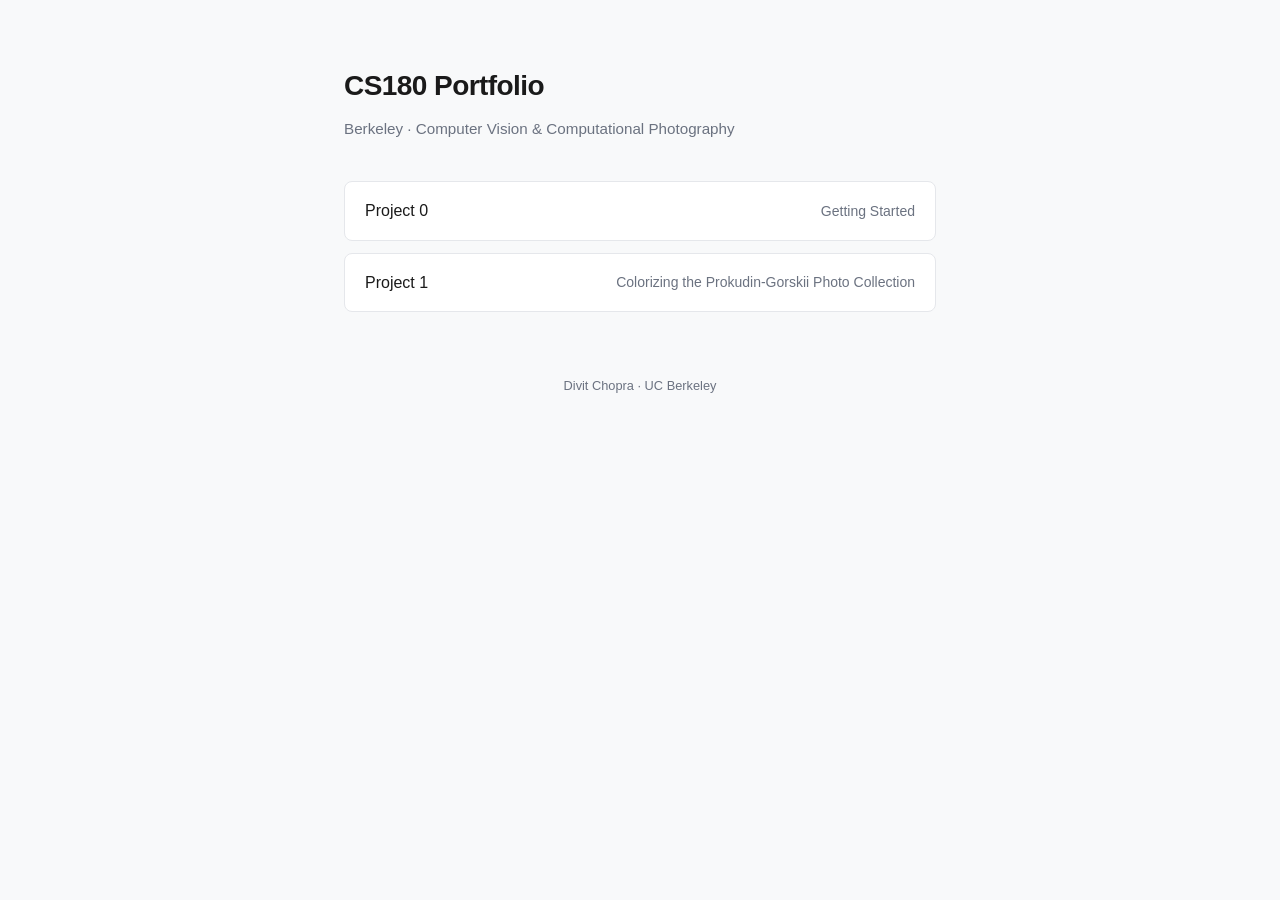
==== index.html @ 888718d0 "initial setup" ====
<!DOCTYPE html>
<html lang="en">
<head>
    <meta charset="UTF-8">
    <meta name="viewport" content="width=device-width, initial-scale=1.0">
    <title>Divit Chopra — CS180 Portfolio</title>
    <link rel="stylesheet" href="style.css">
</head>
<body>
    <main>
        <h1>CS180 Portfolio</h1>
        <p class="subtitle">Berkeley · Computer Vision &amp; Computational Photography</p>

        <nav>
            <ul>
                <li>
                    <a href="./0/index.html">
                        Project 0
                        <span>Getting Started</span>
                    </a>
                </li>
                <li>
                    <a href="./1/index.html">
                        Project 1
                        <span>Colorizing the Prokudin-Gorskii Photo Collection</span>
                    </a>
                </li>
            </ul>
        </nav>
    </main>

    <footer>
        <p>Divit Chopra · UC Berkeley</p>
    </footer>
</body>
</html>
---- style.css ----
*,
*::before,
*::after {
    box-sizing: border-box;
    margin: 0;
    padding: 0;
}

:root {
    --bg: #f8f9fa;
    --surface: #ffffff;
    --text: #1a1a1a;
    --text-muted: #6b7280;
    --accent: #2563eb;
    --accent-hover: #1d4ed8;
    --border: #e5e7eb;
    --radius: 8px;
    --max-width: 640px;
}

html {
    font-size: 16px;
    -webkit-font-smoothing: antialiased;
}

body {
    font-family: -apple-system, BlinkMacSystemFont, "Segoe UI", Roboto, Helvetica, Arial, sans-serif;
    background: var(--bg);
    color: var(--text);
    line-height: 1.6;
    min-height: 100vh;
}

main {
    max-width: var(--max-width);
    margin: 0 auto;
    padding: 4rem 1.5rem;
}

h1 {
    font-size: 1.75rem;
    font-weight: 600;
    letter-spacing: -0.02em;
    margin-bottom: 0.5rem;
}

.subtitle {
    color: var(--text-muted);
    font-size: 0.95rem;
    margin-bottom: 2.5rem;
}

nav ul {
    list-style: none;
    display: flex;
    flex-direction: column;
    gap: 0.75rem;
}

nav a {
    display: flex;
    align-items: center;
    justify-content: space-between;
    padding: 1rem 1.25rem;
    background: var(--surface);
    border: 1px solid var(--border);
    border-radius: var(--radius);
    color: var(--text);
    text-decoration: none;
    font-weight: 500;
    transition: border-color 0.15s, box-shadow 0.15s;
}

nav a:hover {
    border-color: var(--accent);
    box-shadow: 0 1px 4px rgba(37, 99, 235, 0.08);
}

nav a span {
    color: var(--text-muted);
    font-weight: 400;
    font-size: 0.875rem;
}

.back-link {
    display: inline-block;
    color: var(--text-muted);
    text-decoration: none;
    font-size: 0.875rem;
    margin-bottom: 2rem;
    transition: color 0.15s;
}

.back-link:hover {
    color: var(--accent);
}

article h2 {
    font-size: 1.25rem;
    font-weight: 600;
    margin-bottom: 1rem;
}

article p {
    color: var(--text-muted);
    margin-bottom: 1rem;
}

article p:last-child {
    margin-bottom: 0;
}

article a {
    color: var(--accent);
    text-decoration: none;
}

article a:hover {
    text-decoration: underline;
}

article code {
    font-size: 0.875em;
    background: var(--border);
    padding: 0.15em 0.4em;
    border-radius: 4px;
}

footer {
    max-width: var(--max-width);
    margin: 0 auto;
    padding: 0 1.5rem 3rem;
    color: var(--text-muted);
    font-size: 0.8rem;
    text-align: center;
}
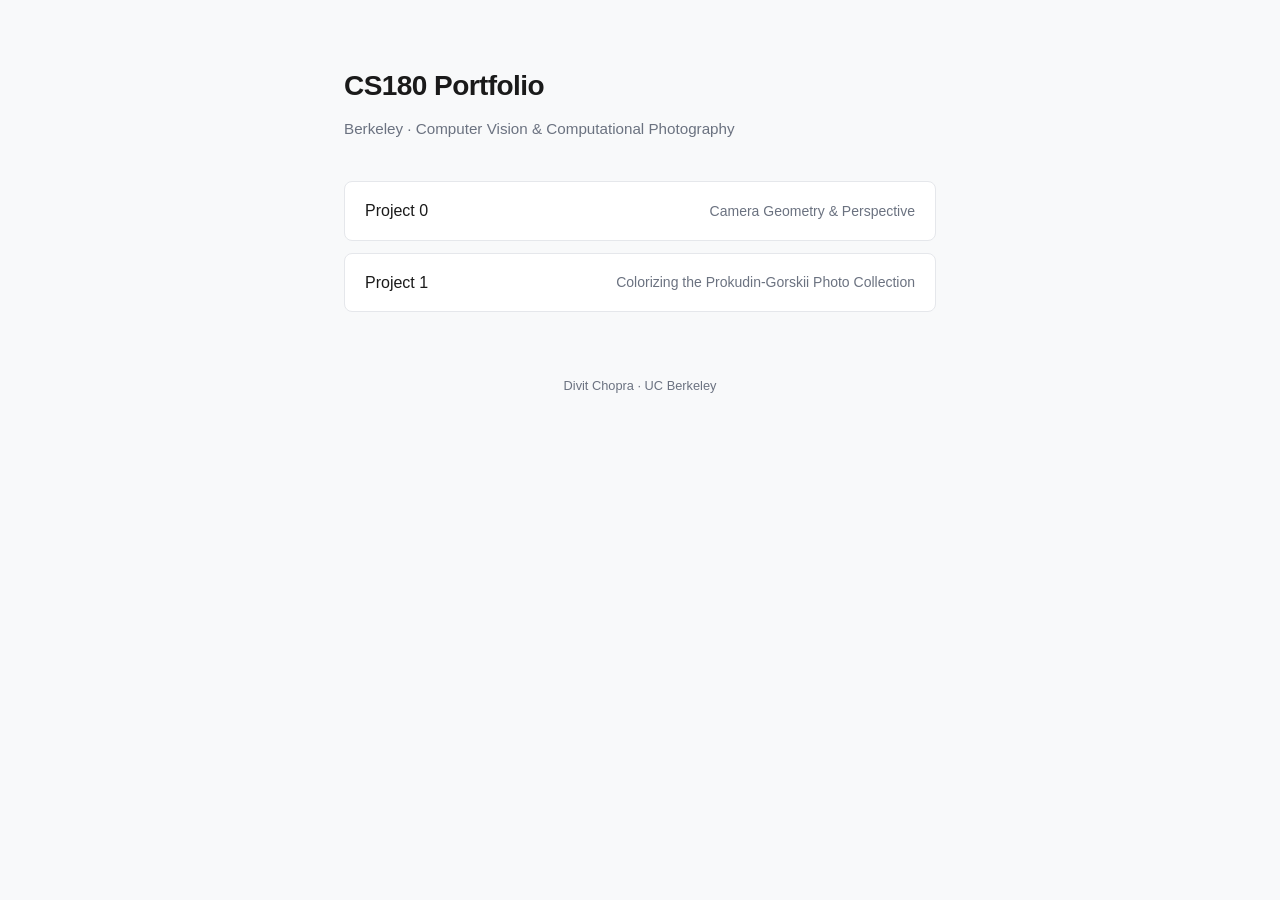
==== commit c9dbac99: "project 0" ====
--- a/index.html
+++ b/index.html
@@ -16,7 +16,7 @@
                 <li>
                     <a href="./0/index.html">
                         Project 0
-                        <span>Getting Started</span>
+                        <span>Camera Geometry &amp; Perspective</span>
                     </a>
                 </li>
                 <li>
--- a/style.css
+++ b/style.css
@@ -134,3 +134,120 @@
     font-size: 0.8rem;
     text-align: center;
 }
+
+/* ── Project pages ── */
+
+.project-page {
+    max-width: 860px;
+}
+
+.project-header {
+    margin-bottom: 3rem;
+}
+
+.part {
+    margin-bottom: 4rem;
+    padding-bottom: 4rem;
+    border-bottom: 1px solid var(--border);
+}
+
+.part:last-child {
+    border-bottom: none;
+    margin-bottom: 0;
+    padding-bottom: 0;
+}
+
+.part-heading {
+    display: flex;
+    align-items: baseline;
+    gap: 1rem;
+    margin-bottom: 1rem;
+}
+
+.part-number {
+    font-size: 0.75rem;
+    font-weight: 600;
+    letter-spacing: 0.08em;
+    color: var(--accent);
+    flex-shrink: 0;
+}
+
+.part-heading h2 {
+    font-size: 1.2rem;
+    font-weight: 600;
+    letter-spacing: -0.01em;
+    line-height: 1.3;
+}
+
+.part-desc {
+    color: var(--text-muted);
+    font-size: 0.925rem;
+    margin-bottom: 1.75rem;
+    max-width: 68ch;
+}
+
+.comparison {
+    display: grid;
+    grid-template-columns: 1fr 1fr;
+    gap: 1.25rem;
+}
+
+.comparison figure,
+.single-media {
+    margin: 0;
+}
+
+.comparison img,
+.single-media img {
+    display: block;
+    width: 100%;
+    height: auto;
+    border-radius: var(--radius);
+    border: 1px solid var(--border);
+    background: var(--surface);
+}
+
+.single-media {
+    max-width: 420px;
+}
+
+.comparison figcaption,
+.single-media figcaption {
+    margin-top: 0.6rem;
+    font-size: 0.8rem;
+    color: var(--text-muted);
+    display: flex;
+    align-items: center;
+    gap: 0.5rem;
+}
+
+.label {
+    display: inline-block;
+    font-size: 0.7rem;
+    font-weight: 600;
+    letter-spacing: 0.04em;
+    text-transform: uppercase;
+    padding: 0.15em 0.5em;
+    border-radius: 4px;
+    flex-shrink: 0;
+}
+
+.label-before {
+    background: #fef2f2;
+    color: #b91c1c;
+}
+
+.label-after {
+    background: #f0fdf4;
+    color: #15803d;
+}
+
+@media (max-width: 580px) {
+    .comparison {
+        grid-template-columns: 1fr;
+    }
+
+    .single-media {
+        max-width: 100%;
+    }
+}
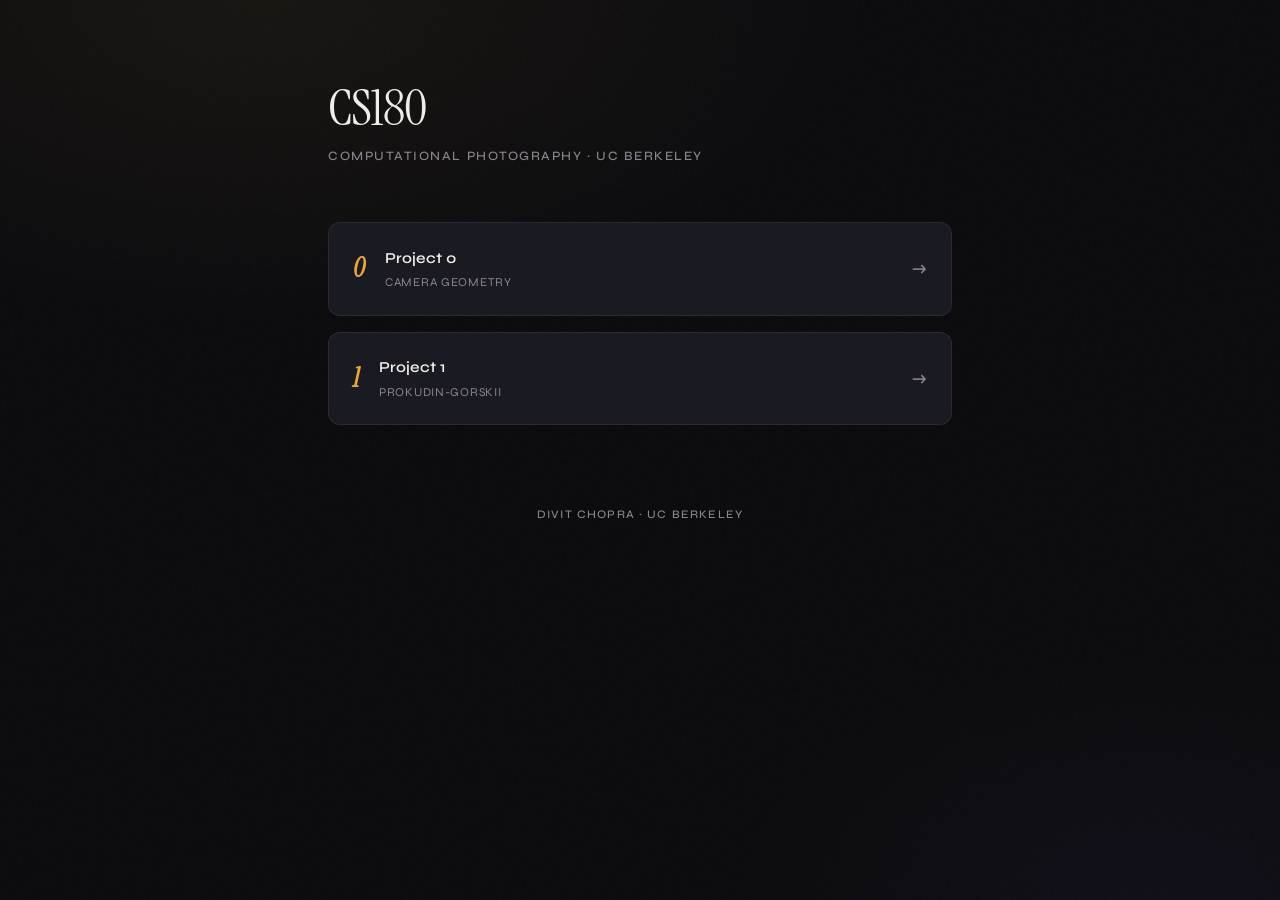
==== commit 02a33809: "project 0" ====
--- a/index.html
+++ b/index.html
@@ -8,21 +8,29 @@
 </head>
 <body>
     <main>
-        <h1>CS180 Portfolio</h1>
-        <p class="subtitle">Berkeley · Computer Vision &amp; Computational Photography</p>
+        <h1>CS180</h1>
+        <p class="subtitle">Computational Photography · UC Berkeley</p>
 
         <nav>
             <ul>
                 <li>
                     <a href="./0/index.html">
-                        Project 0
-                        <span>Camera Geometry &amp; Perspective</span>
+                        <span class="nav-num">0</span>
+                        <span class="nav-label">
+                            Project 0
+                            <span>Camera Geometry</span>
+                        </span>
+                        <span class="nav-arrow">→</span>
                     </a>
                 </li>
                 <li>
                     <a href="./1/index.html">
-                        Project 1
-                        <span>Colorizing the Prokudin-Gorskii Photo Collection</span>
+                        <span class="nav-num">1</span>
+                        <span class="nav-label">
+                            Project 1
+                            <span>Prokudin-Gorskii</span>
+                        </span>
+                        <span class="nav-arrow">→</span>
                     </a>
                 </li>
             </ul>
--- a/style.css
+++ b/style.css
@@ -1,3 +1,5 @@
+@import url('https://fonts.googleapis.com/css2?family=Instrument+Serif:ital@0;1&family=Syne:wght@400;500;600;700&display=swap');
+
 *,
 *::before,
 *::after {
@@ -7,15 +9,19 @@
 }
 
 :root {
-    --bg: #f8f9fa;
-    --surface: #ffffff;
-    --text: #1a1a1a;
-    --text-muted: #6b7280;
-    --accent: #2563eb;
-    --accent-hover: #1d4ed8;
-    --border: #e5e7eb;
-    --radius: 8px;
-    --max-width: 640px;
+    --bg: #0c0c0f;
+    --bg-elevated: #14141a;
+    --surface: #1a1a22;
+    --text: #f0ede8;
+    --text-muted: #8a8690;
+    --accent: #e8a838;
+    --accent-dim: rgba(232, 168, 56, 0.15);
+    --accent-glow: rgba(232, 168, 56, 0.25);
+    --border: rgba(255, 255, 255, 0.07);
+    --radius: 12px;
+    --max-width: 680px;
+    --font-display: 'Instrument Serif', Georgia, serif;
+    --font-body: 'Syne', -apple-system, sans-serif;
 }
 
 html {
@@ -24,172 +30,235 @@
 }
 
 body {
-    font-family: -apple-system, BlinkMacSystemFont, "Segoe UI", Roboto, Helvetica, Arial, sans-serif;
+    font-family: var(--font-body);
     background: var(--bg);
     color: var(--text);
     line-height: 1.6;
     min-height: 100vh;
+    position: relative;
+}
+
+body::before {
+    content: '';
+    position: fixed;
+    inset: 0;
+    background:
+        radial-gradient(ellipse 80% 60% at 20% 0%, rgba(232, 168, 56, 0.06) 0%, transparent 60%),
+        radial-gradient(ellipse 60% 50% at 90% 100%, rgba(100, 80, 200, 0.05) 0%, transparent 55%);
+    pointer-events: none;
+    z-index: 0;
+}
+
+body::after {
+    content: '';
+    position: fixed;
+    inset: 0;
+    background-image: url("data:image/svg+xml,%3Csvg viewBox='0 0 256 256' xmlns='http://www.w3.org/2000/svg'%3E%3Cfilter id='n'%3E%3CfeTurbulence type='fractalNoise' baseFrequency='0.9' numOctaves='4' stitchTiles='stitch'/%3E%3C/filter%3E%3Crect width='100%25' height='100%25' filter='url(%23n)' opacity='0.03'/%3E%3C/svg%3E");
+    pointer-events: none;
+    z-index: 0;
+    opacity: 0.4;
 }
 
 main {
+    position: relative;
+    z-index: 1;
     max-width: var(--max-width);
     margin: 0 auto;
-    padding: 4rem 1.5rem;
+    padding: 5rem 1.75rem 3rem;
 }
 
 h1 {
-    font-size: 1.75rem;
-    font-weight: 600;
+    font-family: var(--font-display);
+    font-size: clamp(2.4rem, 6vw, 3.2rem);
+    font-weight: 400;
     letter-spacing: -0.02em;
-    margin-bottom: 0.5rem;
+    line-height: 1.1;
+    margin-bottom: 0.6rem;
 }
 
 .subtitle {
     color: var(--text-muted);
-    font-size: 0.95rem;
-    margin-bottom: 2.5rem;
-}
+    font-size: 0.8rem;
+    font-weight: 500;
+    letter-spacing: 0.12em;
+    text-transform: uppercase;
+    margin-bottom: 3.5rem;
+}
+
+/* ── Home nav ── */
 
 nav ul {
     list-style: none;
     display: flex;
     flex-direction: column;
-    gap: 0.75rem;
+    gap: 1rem;
 }
 
 nav a {
-    display: flex;
-    align-items: center;
-    justify-content: space-between;
-    padding: 1rem 1.25rem;
+    display: grid;
+    grid-template-columns: auto 1fr auto;
+    align-items: center;
+    gap: 1.25rem;
+    padding: 1.4rem 1.5rem;
     background: var(--surface);
     border: 1px solid var(--border);
     border-radius: var(--radius);
     color: var(--text);
     text-decoration: none;
+    font-weight: 600;
+    font-size: 0.95rem;
+    transition: border-color 0.2s, background 0.2s, transform 0.2s, box-shadow 0.2s;
+    position: relative;
+    overflow: hidden;
+}
+
+nav a::before {
+    content: '';
+    position: absolute;
+    inset: 0;
+    background: linear-gradient(135deg, var(--accent-dim) 0%, transparent 60%);
+    opacity: 0;
+    transition: opacity 0.2s;
+}
+
+nav a:hover {
+    border-color: rgba(232, 168, 56, 0.35);
+    background: var(--bg-elevated);
+    transform: translateY(-2px);
+    box-shadow: 0 8px 32px rgba(0, 0, 0, 0.4), 0 0 0 1px var(--accent-dim);
+}
+
+nav a:hover::before {
+    opacity: 1;
+}
+
+.nav-num {
+    font-family: var(--font-display);
+    font-size: 1.6rem;
+    font-style: italic;
+    color: var(--accent);
+    line-height: 1;
+    position: relative;
+}
+
+.nav-label {
+    position: relative;
+}
+
+.nav-label span {
+    display: block;
+    color: var(--text-muted);
+    font-weight: 400;
+    font-size: 0.75rem;
+    letter-spacing: 0.06em;
+    text-transform: uppercase;
+    margin-top: 0.2rem;
+}
+
+.nav-arrow {
+    color: var(--text-muted);
+    font-size: 1.1rem;
+    transition: color 0.2s, transform 0.2s;
+    position: relative;
+}
+
+nav a:hover .nav-arrow {
+    color: var(--accent);
+    transform: translateX(4px);
+}
+
+/* ── Back link ── */
+
+.back-link {
+    display: inline-flex;
+    align-items: center;
+    gap: 0.4rem;
+    color: var(--text-muted);
+    text-decoration: none;
+    font-size: 0.75rem;
     font-weight: 500;
-    transition: border-color 0.15s, box-shadow 0.15s;
-}
-
-nav a:hover {
-    border-color: var(--accent);
-    box-shadow: 0 1px 4px rgba(37, 99, 235, 0.08);
-}
-
-nav a span {
-    color: var(--text-muted);
-    font-weight: 400;
-    font-size: 0.875rem;
-}
-
-.back-link {
-    display: inline-block;
-    color: var(--text-muted);
-    text-decoration: none;
-    font-size: 0.875rem;
-    margin-bottom: 2rem;
-    transition: color 0.15s;
+    letter-spacing: 0.1em;
+    text-transform: uppercase;
+    margin-bottom: 3rem;
+    transition: color 0.2s;
 }
 
 .back-link:hover {
     color: var(--accent);
 }
 
-article h2 {
-    font-size: 1.25rem;
-    font-weight: 600;
-    margin-bottom: 1rem;
-}
-
-article p {
-    color: var(--text-muted);
-    margin-bottom: 1rem;
-}
-
-article p:last-child {
-    margin-bottom: 0;
-}
-
-article a {
-    color: var(--accent);
-    text-decoration: none;
-}
-
-article a:hover {
-    text-decoration: underline;
-}
-
-article code {
-    font-size: 0.875em;
-    background: var(--border);
-    padding: 0.15em 0.4em;
-    border-radius: 4px;
-}
+/* ── Footer ── */
 
 footer {
+    position: relative;
+    z-index: 1;
     max-width: var(--max-width);
     margin: 0 auto;
-    padding: 0 1.5rem 3rem;
-    color: var(--text-muted);
-    font-size: 0.8rem;
+    padding: 2rem 1.75rem 3.5rem;
+    color: var(--text-muted);
+    font-size: 0.72rem;
+    font-weight: 500;
+    letter-spacing: 0.1em;
+    text-transform: uppercase;
     text-align: center;
 }
 
 /* ── Project pages ── */
 
 .project-page {
-    max-width: 860px;
+    max-width: 900px;
 }
 
 .project-header {
-    margin-bottom: 3rem;
+    margin-bottom: 4rem;
 }
 
 .part {
-    margin-bottom: 4rem;
-    padding-bottom: 4rem;
-    border-bottom: 1px solid var(--border);
+    margin-bottom: 5rem;
 }
 
 .part:last-child {
-    border-bottom: none;
     margin-bottom: 0;
-    padding-bottom: 0;
 }
 
 .part-heading {
     display: flex;
-    align-items: baseline;
+    align-items: center;
     gap: 1rem;
-    margin-bottom: 1rem;
+    margin-bottom: 2rem;
 }
 
 .part-number {
-    font-size: 0.75rem;
+    font-family: var(--font-display);
+    font-size: 2rem;
+    font-style: italic;
+    color: var(--accent);
+    line-height: 1;
+    opacity: 0.7;
+}
+
+.part-heading h2 {
+    font-family: var(--font-body);
+    font-size: 0.8rem;
     font-weight: 600;
-    letter-spacing: 0.08em;
-    color: var(--accent);
-    flex-shrink: 0;
-}
-
-.part-heading h2 {
-    font-size: 1.2rem;
-    font-weight: 600;
-    letter-spacing: -0.01em;
-    line-height: 1.3;
-}
-
-.part-desc {
-    color: var(--text-muted);
-    font-size: 0.925rem;
-    margin-bottom: 1.75rem;
-    max-width: 68ch;
+    letter-spacing: 0.1em;
+    text-transform: uppercase;
+    color: var(--text-muted);
+    line-height: 1.4;
 }
 
 .comparison {
     display: grid;
-    grid-template-columns: 1fr 1fr;
-    gap: 1.25rem;
+    grid-template-columns: 1fr auto 1fr;
+    gap: 1rem;
+    align-items: center;
+}
+
+.comparison-arrow {
+    color: var(--accent);
+    font-size: 1.4rem;
+    opacity: 0.5;
+    user-select: none;
 }
 
 .comparison figure,
@@ -204,47 +273,76 @@
     height: auto;
     border-radius: var(--radius);
     border: 1px solid var(--border);
-    background: var(--surface);
-}
-
-.single-media {
-    max-width: 420px;
-}
-
-.comparison figcaption,
-.single-media figcaption {
-    margin-top: 0.6rem;
-    font-size: 0.8rem;
-    color: var(--text-muted);
-    display: flex;
-    align-items: center;
-    gap: 0.5rem;
+    transition: border-color 0.2s, box-shadow 0.2s;
+}
+
+.comparison figure:hover img,
+.single-media:hover img {
+    border-color: rgba(232, 168, 56, 0.3);
+    box-shadow: 0 12px 40px rgba(0, 0, 0, 0.5), 0 0 0 1px var(--accent-dim);
+}
+
+.comparison figcaption {
+    margin-top: 0.75rem;
+    text-align: center;
 }
 
 .label {
     display: inline-block;
-    font-size: 0.7rem;
+    font-size: 0.65rem;
     font-weight: 600;
-    letter-spacing: 0.04em;
-    text-transform: uppercase;
-    padding: 0.15em 0.5em;
-    border-radius: 4px;
-    flex-shrink: 0;
+    letter-spacing: 0.14em;
+    text-transform: uppercase;
+    padding: 0.3em 0.75em;
+    border-radius: 100px;
+    border: 1px solid var(--border);
 }
 
 .label-before {
-    background: #fef2f2;
-    color: #b91c1c;
+    color: #f87171;
+    border-color: rgba(248, 113, 113, 0.25);
+    background: rgba(248, 113, 113, 0.08);
 }
 
 .label-after {
-    background: #f0fdf4;
-    color: #15803d;
-}
-
-@media (max-width: 580px) {
+    color: #4ade80;
+    border-color: rgba(74, 222, 128, 0.25);
+    background: rgba(74, 222, 128, 0.08);
+}
+
+.single-media {
+    max-width: 380px;
+    margin: 0 auto;
+}
+
+/* ── Placeholder pages ── */
+
+.coming-soon {
+    display: flex;
+    align-items: center;
+    justify-content: center;
+    min-height: 200px;
+    border: 1px dashed var(--border);
+    border-radius: var(--radius);
+    color: var(--text-muted);
+    font-size: 0.75rem;
+    font-weight: 500;
+    letter-spacing: 0.12em;
+    text-transform: uppercase;
+}
+
+@media (max-width: 600px) {
+    main {
+        padding: 3.5rem 1.25rem 2rem;
+    }
+
     .comparison {
         grid-template-columns: 1fr;
+        gap: 1.5rem;
+    }
+
+    .comparison-arrow {
+        display: none;
     }
 
     .single-media {
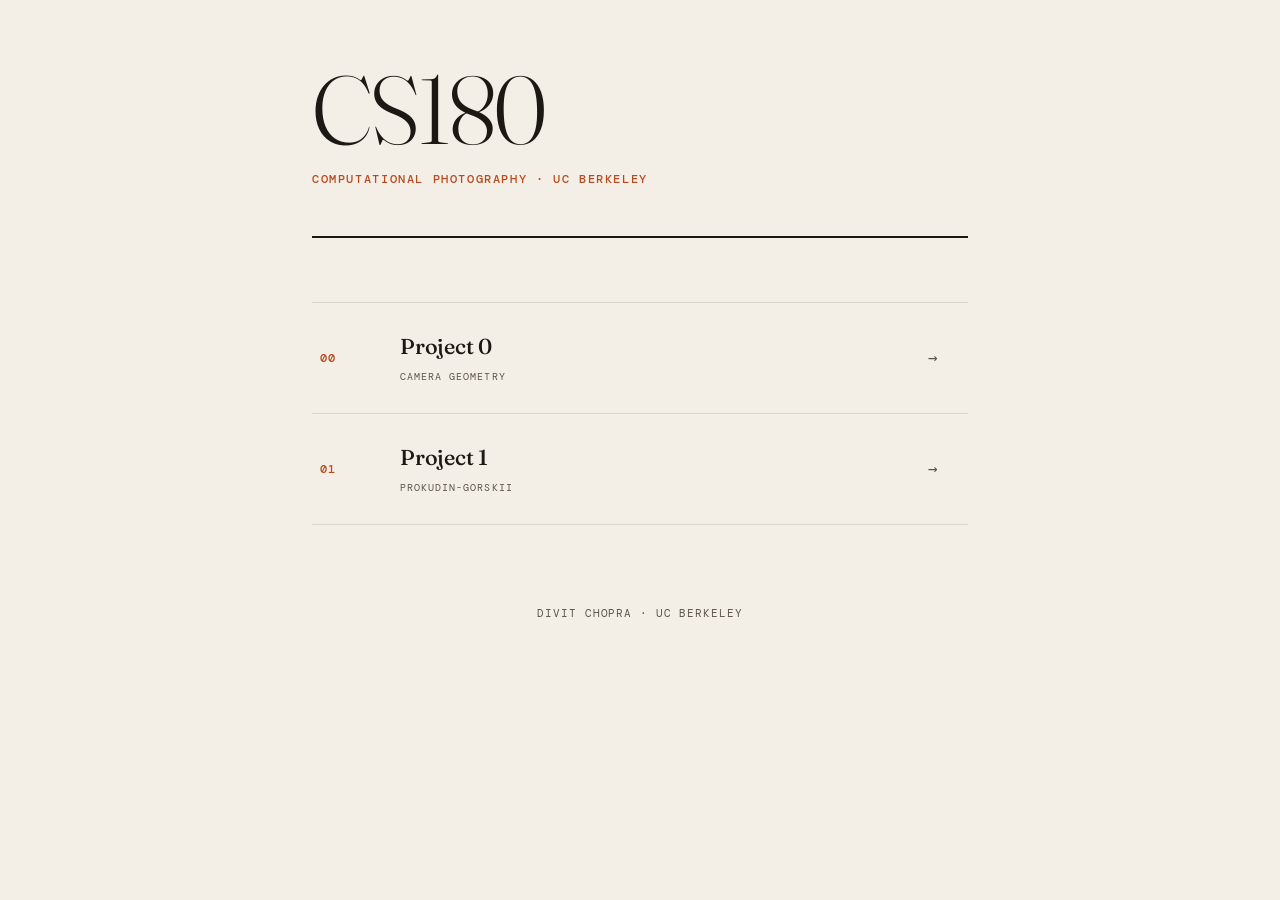
==== commit 7f781e12: "updates" ====
--- a/index.html
+++ b/index.html
@@ -8,27 +8,29 @@
 </head>
 <body>
     <main>
-        <h1>CS180</h1>
-        <p class="subtitle">Computational Photography · UC Berkeley</p>
+        <header class="home-hero">
+            <h1>CS180</h1>
+            <p class="subtitle">Computational Photography · UC Berkeley</p>
+        </header>
 
         <nav>
             <ul>
                 <li>
                     <a href="./0/index.html">
-                        <span class="nav-num">0</span>
-                        <span class="nav-label">
-                            Project 0
-                            <span>Camera Geometry</span>
+                        <span class="nav-num">00</span>
+                        <span>
+                            <span class="nav-title">Project 0</span>
+                            <span class="nav-topic">Camera Geometry</span>
                         </span>
                         <span class="nav-arrow">→</span>
                     </a>
                 </li>
                 <li>
                     <a href="./1/index.html">
-                        <span class="nav-num">1</span>
-                        <span class="nav-label">
-                            Project 1
-                            <span>Prokudin-Gorskii</span>
+                        <span class="nav-num">01</span>
+                        <span>
+                            <span class="nav-title">Project 1</span>
+                            <span class="nav-topic">Prokudin-Gorskii</span>
                         </span>
                         <span class="nav-arrow">→</span>
                     </a>
--- a/style.css
+++ b/style.css
@@ -1,4 +1,4 @@
-@import url('https://fonts.googleapis.com/css2?family=Instrument+Serif:ital@0;1&family=Syne:wght@400;500;600;700&display=swap');
+@import url('https://fonts.googleapis.com/css2?family=Fraunces:ital,opsz,wght@0,9..144,300;0,9..144,500;0,9..144,700;1,9..144,400&family=DM+Mono:wght@400;500&display=swap');
 
 *,
 *::before,
@@ -9,19 +9,20 @@
 }
 
 :root {
-    --bg: #0c0c0f;
-    --bg-elevated: #14141a;
-    --surface: #1a1a22;
-    --text: #f0ede8;
-    --text-muted: #8a8690;
-    --accent: #e8a838;
-    --accent-dim: rgba(232, 168, 56, 0.15);
-    --accent-glow: rgba(232, 168, 56, 0.25);
-    --border: rgba(255, 255, 255, 0.07);
-    --radius: 12px;
-    --max-width: 680px;
-    --font-display: 'Instrument Serif', Georgia, serif;
-    --font-body: 'Syne', -apple-system, sans-serif;
+    --paper: #f4efe6;
+    --paper-dark: #e8e0d4;
+    --ink: #1c1814;
+    --ink-soft: #5c5349;
+    --rust: #b84a1f;
+    --rust-light: #f0ddd3;
+    --sage: #3d6b52;
+    --sage-light: #dceee4;
+    --border: rgba(28, 24, 20, 0.12);
+    --shadow: 0 4px 24px rgba(28, 24, 20, 0.08);
+    --shadow-lg: 0 12px 48px rgba(28, 24, 20, 0.12);
+    --radius: 4px;
+    --font-display: 'Fraunces', Georgia, serif;
+    --font-mono: 'DM Mono', monospace;
 }
 
 html {
@@ -30,191 +31,181 @@
 }
 
 body {
-    font-family: var(--font-body);
-    background: var(--bg);
-    color: var(--text);
-    line-height: 1.6;
+    font-family: var(--font-display);
+    background: var(--paper);
+    color: var(--ink);
+    line-height: 1.5;
     min-height: 100vh;
-    position: relative;
-}
-
-body::before {
-    content: '';
-    position: fixed;
-    inset: 0;
-    background:
-        radial-gradient(ellipse 80% 60% at 20% 0%, rgba(232, 168, 56, 0.06) 0%, transparent 60%),
-        radial-gradient(ellipse 60% 50% at 90% 100%, rgba(100, 80, 200, 0.05) 0%, transparent 55%);
-    pointer-events: none;
-    z-index: 0;
-}
-
-body::after {
-    content: '';
-    position: fixed;
-    inset: 0;
-    background-image: url("data:image/svg+xml,%3Csvg viewBox='0 0 256 256' xmlns='http://www.w3.org/2000/svg'%3E%3Cfilter id='n'%3E%3CfeTurbulence type='fractalNoise' baseFrequency='0.9' numOctaves='4' stitchTiles='stitch'/%3E%3C/filter%3E%3Crect width='100%25' height='100%25' filter='url(%23n)' opacity='0.03'/%3E%3C/svg%3E");
-    pointer-events: none;
-    z-index: 0;
-    opacity: 0.4;
-}
+}
+
+/* ── Layout ── */
 
 main {
-    position: relative;
-    z-index: 1;
-    max-width: var(--max-width);
+    max-width: 720px;
     margin: 0 auto;
-    padding: 5rem 1.75rem 3rem;
-}
-
-h1 {
-    font-family: var(--font-display);
-    font-size: clamp(2.4rem, 6vw, 3.2rem);
-    font-weight: 400;
-    letter-spacing: -0.02em;
-    line-height: 1.1;
-    margin-bottom: 0.6rem;
-}
-
-.subtitle {
-    color: var(--text-muted);
-    font-size: 0.8rem;
-    font-weight: 500;
-    letter-spacing: 0.12em;
-    text-transform: uppercase;
-    margin-bottom: 3.5rem;
-}
-
-/* ── Home nav ── */
+    padding: 4rem 2rem 3rem;
+}
+
+footer {
+    max-width: 720px;
+    margin: 0 auto;
+    padding: 2rem 2rem 3rem;
+    font-family: var(--font-mono);
+    font-size: 0.7rem;
+    letter-spacing: 0.08em;
+    text-transform: uppercase;
+    color: var(--ink-soft);
+    text-align: center;
+}
+
+/* ── Home ── */
+
+.home-hero {
+    margin-bottom: 4rem;
+    padding-bottom: 3rem;
+    border-bottom: 2px solid var(--ink);
+}
+
+.home-hero h1 {
+    font-size: clamp(3.5rem, 12vw, 6rem);
+    font-weight: 300;
+    line-height: 0.95;
+    letter-spacing: -0.03em;
+    margin-bottom: 1rem;
+}
+
+.home-hero .subtitle {
+    font-family: var(--font-mono);
+    font-size: 0.72rem;
+    font-weight: 500;
+    letter-spacing: 0.14em;
+    text-transform: uppercase;
+    color: var(--rust);
+}
 
 nav ul {
     list-style: none;
     display: flex;
     flex-direction: column;
-    gap: 1rem;
+    gap: 0;
+}
+
+nav li {
+    border-bottom: 1px solid var(--border);
+}
+
+nav li:first-child {
+    border-top: 1px solid var(--border);
 }
 
 nav a {
     display: grid;
-    grid-template-columns: auto 1fr auto;
+    grid-template-columns: 3.5rem 1fr 2rem;
     align-items: center;
-    gap: 1.25rem;
-    padding: 1.4rem 1.5rem;
-    background: var(--surface);
+    gap: 1.5rem;
+    padding: 1.75rem 0.5rem;
+    color: var(--ink);
+    text-decoration: none;
+    transition: background 0.2s, padding-left 0.2s;
+}
+
+nav a:hover {
+    background: var(--paper-dark);
+    padding-left: 1rem;
+}
+
+.nav-num {
+    font-family: var(--font-mono);
+    font-size: 0.75rem;
+    font-weight: 500;
+    color: var(--rust);
+    letter-spacing: 0.05em;
+}
+
+.nav-title {
+    font-size: 1.35rem;
+    font-weight: 500;
+    letter-spacing: -0.01em;
+}
+
+.nav-topic {
+    display: block;
+    font-family: var(--font-mono);
+    font-size: 0.65rem;
+    font-weight: 400;
+    letter-spacing: 0.1em;
+    text-transform: uppercase;
+    color: var(--ink-soft);
+    margin-top: 0.35rem;
+}
+
+.nav-arrow {
+    font-family: var(--font-mono);
+    font-size: 1rem;
+    color: var(--ink-soft);
+    transition: color 0.2s, transform 0.2s;
+}
+
+nav a:hover .nav-arrow {
+    color: var(--rust);
+    transform: translateX(4px);
+}
+
+/* ── Shared project elements ── */
+
+.back-link {
+    display: inline-block;
+    font-family: var(--font-mono);
+    font-size: 0.68rem;
+    font-weight: 500;
+    letter-spacing: 0.12em;
+    text-transform: uppercase;
+    color: var(--ink-soft);
+    text-decoration: none;
+    margin-bottom: 3rem;
+    padding: 0.5rem 0;
+    border-bottom: 1px solid transparent;
+    transition: color 0.2s, border-color 0.2s;
+}
+
+.back-link:hover {
+    color: var(--rust);
+    border-bottom-color: var(--rust);
+}
+
+.project-header {
+    margin-bottom: 3.5rem;
+}
+
+.project-header h1 {
+    font-size: clamp(2.5rem, 8vw, 4rem);
+    font-weight: 300;
+    letter-spacing: -0.02em;
+    line-height: 1;
+}
+
+.project-header .subtitle {
+    font-family: var(--font-mono);
+    font-size: 0.7rem;
+    letter-spacing: 0.12em;
+    text-transform: uppercase;
+    color: var(--ink-soft);
+    margin-top: 1rem;
+}
+
+/* ── Project 0 sections ── */
+
+.project-page {
+    max-width: 880px;
+}
+
+.part {
+    background: #fff;
     border: 1px solid var(--border);
     border-radius: var(--radius);
-    color: var(--text);
-    text-decoration: none;
-    font-weight: 600;
-    font-size: 0.95rem;
-    transition: border-color 0.2s, background 0.2s, transform 0.2s, box-shadow 0.2s;
-    position: relative;
-    overflow: hidden;
-}
-
-nav a::before {
-    content: '';
-    position: absolute;
-    inset: 0;
-    background: linear-gradient(135deg, var(--accent-dim) 0%, transparent 60%);
-    opacity: 0;
-    transition: opacity 0.2s;
-}
-
-nav a:hover {
-    border-color: rgba(232, 168, 56, 0.35);
-    background: var(--bg-elevated);
-    transform: translateY(-2px);
-    box-shadow: 0 8px 32px rgba(0, 0, 0, 0.4), 0 0 0 1px var(--accent-dim);
-}
-
-nav a:hover::before {
-    opacity: 1;
-}
-
-.nav-num {
-    font-family: var(--font-display);
-    font-size: 1.6rem;
-    font-style: italic;
-    color: var(--accent);
-    line-height: 1;
-    position: relative;
-}
-
-.nav-label {
-    position: relative;
-}
-
-.nav-label span {
-    display: block;
-    color: var(--text-muted);
-    font-weight: 400;
-    font-size: 0.75rem;
-    letter-spacing: 0.06em;
-    text-transform: uppercase;
-    margin-top: 0.2rem;
-}
-
-.nav-arrow {
-    color: var(--text-muted);
-    font-size: 1.1rem;
-    transition: color 0.2s, transform 0.2s;
-    position: relative;
-}
-
-nav a:hover .nav-arrow {
-    color: var(--accent);
-    transform: translateX(4px);
-}
-
-/* ── Back link ── */
-
-.back-link {
-    display: inline-flex;
-    align-items: center;
-    gap: 0.4rem;
-    color: var(--text-muted);
-    text-decoration: none;
-    font-size: 0.75rem;
-    font-weight: 500;
-    letter-spacing: 0.1em;
-    text-transform: uppercase;
-    margin-bottom: 3rem;
-    transition: color 0.2s;
-}
-
-.back-link:hover {
-    color: var(--accent);
-}
-
-/* ── Footer ── */
-
-footer {
-    position: relative;
-    z-index: 1;
-    max-width: var(--max-width);
-    margin: 0 auto;
-    padding: 2rem 1.75rem 3.5rem;
-    color: var(--text-muted);
-    font-size: 0.72rem;
-    font-weight: 500;
-    letter-spacing: 0.1em;
-    text-transform: uppercase;
-    text-align: center;
-}
-
-/* ── Project pages ── */
-
-.project-page {
-    max-width: 900px;
-}
-
-.project-header {
-    margin-bottom: 4rem;
-}
-
-.part {
-    margin-bottom: 5rem;
+    box-shadow: var(--shadow);
+    padding: 2.5rem 2.5rem 2rem;
+    margin-bottom: 2.5rem;
 }
 
 .part:last-child {
@@ -222,130 +213,127 @@
 }
 
 .part-heading {
-    display: flex;
-    align-items: center;
-    gap: 1rem;
     margin-bottom: 2rem;
-}
-
-.part-number {
-    font-family: var(--font-display);
-    font-size: 2rem;
-    font-style: italic;
-    color: var(--accent);
-    line-height: 1;
-    opacity: 0.7;
+    padding-bottom: 1.25rem;
+    border-bottom: 1px solid var(--border);
+}
+
+.part-meta {
+    display: block;
+    font-family: var(--font-mono);
+    font-size: 0.65rem;
+    font-weight: 500;
+    letter-spacing: 0.16em;
+    text-transform: uppercase;
+    color: var(--rust);
+    margin-bottom: 0.6rem;
 }
 
 .part-heading h2 {
-    font-family: var(--font-body);
-    font-size: 0.8rem;
-    font-weight: 600;
-    letter-spacing: 0.1em;
-    text-transform: uppercase;
-    color: var(--text-muted);
-    line-height: 1.4;
+    font-size: 1.35rem;
+    font-weight: 500;
+    letter-spacing: -0.01em;
+    line-height: 1.35;
+    color: var(--ink);
+    font-style: normal;
+    text-transform: none;
+    word-spacing: normal;
 }
 
 .comparison {
     display: grid;
-    grid-template-columns: 1fr auto 1fr;
-    gap: 1rem;
-    align-items: center;
-}
-
-.comparison-arrow {
-    color: var(--accent);
-    font-size: 1.4rem;
-    opacity: 0.5;
-    user-select: none;
-}
-
-.comparison figure,
-.single-media {
-    margin: 0;
-}
-
-.comparison img,
-.single-media img {
+    grid-template-columns: 1fr 1fr;
+    gap: 2rem;
+}
+
+.photo-card {
+    display: flex;
+    flex-direction: column;
+}
+
+.photo-frame {
+    overflow: hidden;
+    border-radius: var(--radius);
+    background: var(--paper-dark);
+    line-height: 0;
+}
+
+.photo-frame img {
     display: block;
     width: 100%;
     height: auto;
+    transition: transform 0.4s ease;
+}
+
+.photo-card:hover .photo-frame img {
+    transform: scale(1.02);
+}
+
+.photo-caption {
+    margin-top: 1rem;
+    padding: 0.75rem 1rem;
+    font-family: var(--font-mono);
+    font-size: 0.68rem;
+    font-weight: 500;
+    letter-spacing: 0.14em;
+    text-transform: uppercase;
+    text-align: center;
     border-radius: var(--radius);
-    border: 1px solid var(--border);
-    transition: border-color 0.2s, box-shadow 0.2s;
-}
-
-.comparison figure:hover img,
-.single-media:hover img {
-    border-color: rgba(232, 168, 56, 0.3);
-    box-shadow: 0 12px 40px rgba(0, 0, 0, 0.5), 0 0 0 1px var(--accent-dim);
-}
-
-.comparison figcaption {
-    margin-top: 0.75rem;
-    text-align: center;
-}
-
-.label {
-    display: inline-block;
-    font-size: 0.65rem;
-    font-weight: 600;
-    letter-spacing: 0.14em;
-    text-transform: uppercase;
-    padding: 0.3em 0.75em;
-    border-radius: 100px;
-    border: 1px solid var(--border);
-}
-
-.label-before {
-    color: #f87171;
-    border-color: rgba(248, 113, 113, 0.25);
-    background: rgba(248, 113, 113, 0.08);
-}
-
-.label-after {
-    color: #4ade80;
-    border-color: rgba(74, 222, 128, 0.25);
-    background: rgba(74, 222, 128, 0.08);
+}
+
+.caption-before {
+    background: var(--rust-light);
+    color: var(--rust);
+}
+
+.caption-after {
+    background: var(--sage-light);
+    color: var(--sage);
 }
 
 .single-media {
-    max-width: 380px;
+    max-width: 400px;
     margin: 0 auto;
 }
 
-/* ── Placeholder pages ── */
+.single-media .photo-frame {
+    box-shadow: var(--shadow-lg);
+}
+
+/* ── Placeholder ── */
 
 .coming-soon {
     display: flex;
     align-items: center;
     justify-content: center;
-    min-height: 200px;
+    min-height: 220px;
+    background: #fff;
     border: 1px dashed var(--border);
     border-radius: var(--radius);
-    color: var(--text-muted);
-    font-size: 0.75rem;
-    font-weight: 500;
-    letter-spacing: 0.12em;
-    text-transform: uppercase;
-}
-
-@media (max-width: 600px) {
+    font-family: var(--font-mono);
+    font-size: 0.7rem;
+    letter-spacing: 0.14em;
+    text-transform: uppercase;
+    color: var(--ink-soft);
+}
+
+@media (max-width: 640px) {
     main {
-        padding: 3.5rem 1.25rem 2rem;
+        padding: 2.5rem 1.25rem 2rem;
+    }
+
+    .part {
+        padding: 1.75rem 1.25rem 1.5rem;
     }
 
     .comparison {
         grid-template-columns: 1fr;
-        gap: 1.5rem;
+        gap: 2.5rem;
     }
 
-    .comparison-arrow {
-        display: none;
+    nav a {
+        grid-template-columns: 2.5rem 1fr 1.5rem;
+        gap: 1rem;
+        padding: 1.25rem 0.25rem;
     }
-
-    .single-media {
-        max-width: 100%;
-    }
-}
+}
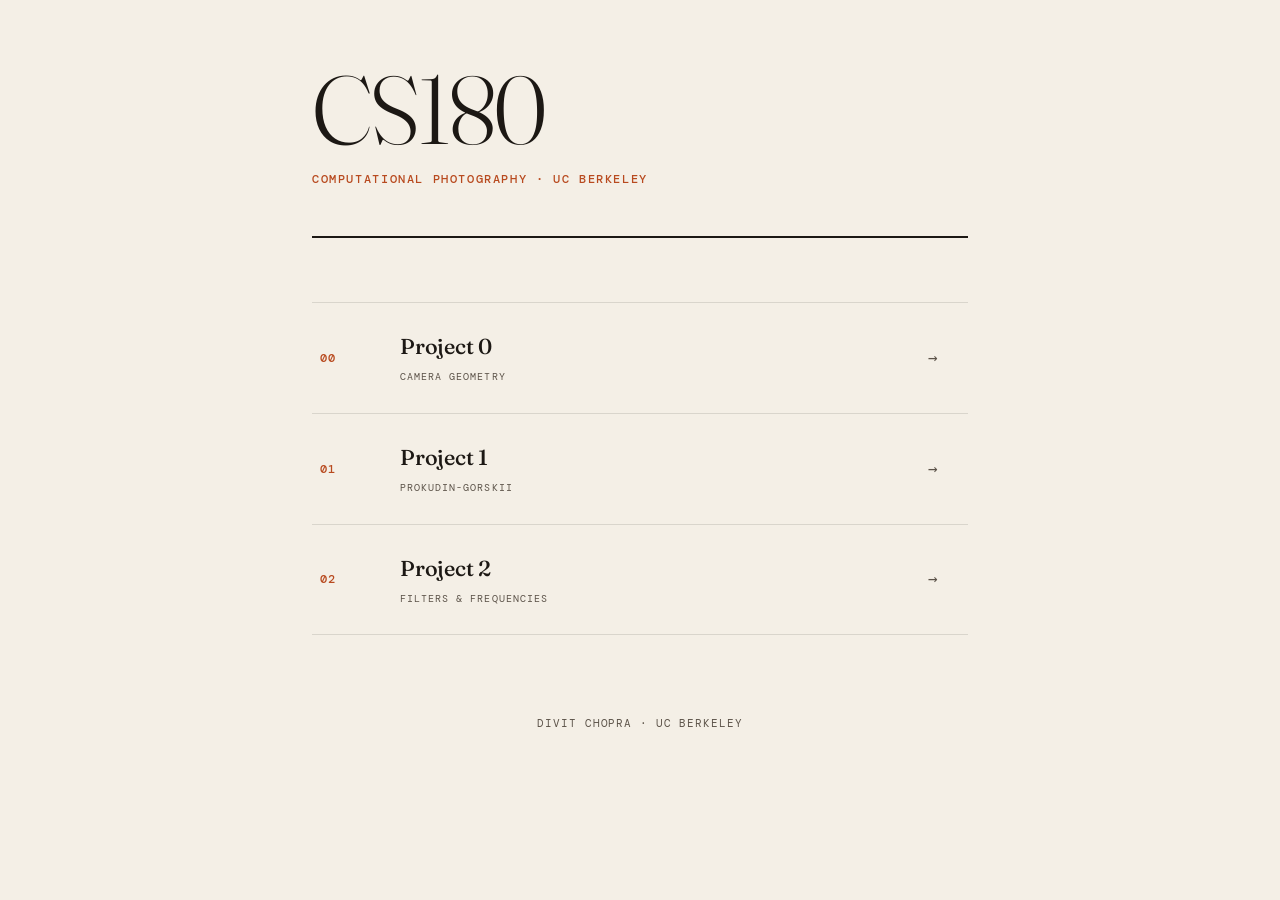
==== commit a25fa36b: "done 2" ====
--- a/index.html
+++ b/index.html
@@ -35,6 +35,16 @@
                         <span class="nav-arrow">→</span>
                     </a>
                 </li>
+                <li>
+                    <a href="./2/index.html">
+                        <span class="nav-num">02</span>
+                        <span>
+                            <span class="nav-title">Project 2</span>
+                            <span class="nav-topic">Filters &amp; Frequencies</span>
+                        </span>
+                        <span class="nav-arrow">→</span>
+                    </a>
+                </li>
             </ul>
         </nav>
     </main>
--- a/style.css
+++ b/style.css
@@ -244,11 +244,80 @@
     display: grid;
     grid-template-columns: 1fr 1fr;
     gap: 2rem;
+    align-items: stretch;
+}
+
+.comparison + .comparison {
+    margin-top: 2.5rem;
+}
+
+.pyramid-example + .pyramid-example {
+    margin-top: 2.5rem;
+}
+
+.example-heading {
+    margin-bottom: 1.25rem;
+    padding-bottom: 0.75rem;
+    border-bottom: 1px solid var(--border);
+}
+
+.example-heading h3 {
+    margin: 0;
+    font-size: 1.05rem;
+    font-weight: 500;
+    letter-spacing: -0.01em;
+    line-height: 1.35;
+    color: var(--ink);
+}
+
+.plate-row {
+    display: grid;
+    grid-template-columns: 1fr 1fr 1fr;
+    gap: 1.25rem;
+    align-items: stretch;
+}
+
+.pyramid-result {
+    margin-top: 1.5rem;
+}
+
+.plate-row.two {
+    grid-template-columns: repeat(2, 1fr);
+}
+
+.plate-row.four {
+    grid-template-columns: repeat(4, 1fr);
+}
+
+.plate-row.five {
+    grid-template-columns: repeat(5, 1fr);
+    gap: 0.75rem;
+}
+
+.plate-row + .plate-row,
+.comparison + .plate-row {
+    margin-top: 1.25rem;
+}
+
+.plate-row.five .photo-caption,
+.plate-row.four .photo-caption {
+    padding: 0.6rem 0.4rem;
+    font-size: 0.64rem;
+}
+
+.pixelated img {
+    image-rendering: pixelated;
+}
+
+.wide-media + .wide-media {
+    margin-top: 1.5rem;
 }
 
 .photo-card {
     display: flex;
     flex-direction: column;
+    height: 100%;
+    gap: 1rem;
 }
 
 .photo-frame {
@@ -270,15 +339,17 @@
 }
 
 .photo-caption {
-    margin-top: 1rem;
+    width: 100%;
+    margin: 0;
     padding: 0.75rem 1rem;
     font-family: var(--font-mono);
-    font-size: 0.68rem;
-    font-weight: 500;
-    letter-spacing: 0.14em;
-    text-transform: uppercase;
+    font-size: 0.72rem;
+    font-weight: 500;
+    letter-spacing: 0.04em;
     text-align: center;
     border-radius: var(--radius);
+    box-sizing: border-box;
+    flex-shrink: 0;
 }
 
 .caption-before {
@@ -291,6 +362,31 @@
     color: var(--sage);
 }
 
+.part-explanation {
+    margin-top: 2rem;
+    padding-top: 1.75rem;
+    border-top: 1px solid var(--border);
+}
+
+.part-explanation p {
+    font-size: 0.95rem;
+    font-weight: 300;
+    line-height: 1.75;
+    color: var(--ink-soft);
+    margin-bottom: 1rem;
+}
+
+.part-explanation p.equation {
+    font-family: var(--font-mono);
+    font-size: 0.85rem;
+    text-align: center;
+    color: var(--ink);
+}
+
+.part-explanation p:last-child {
+    margin-bottom: 0;
+}
+
 .single-media {
     max-width: 400px;
     margin: 0 auto;
@@ -298,6 +394,19 @@
 
 .single-media .photo-frame {
     box-shadow: var(--shadow-lg);
+}
+
+.code-block {
+    margin: 0;
+    padding: 1.25rem 1.5rem;
+    overflow-x: auto;
+    background: var(--paper);
+    border: 1px solid var(--border);
+    border-radius: var(--radius);
+    font-family: var(--font-mono);
+    font-size: 0.72rem;
+    line-height: 1.7;
+    color: var(--ink);
 }
 
 /* ── Placeholder ── */
@@ -331,6 +440,17 @@
         gap: 2.5rem;
     }
 
+    .plate-row {
+        grid-template-columns: 1fr;
+        gap: 1.5rem;
+    }
+
+    .plate-row.four,
+    .plate-row.five {
+        grid-template-columns: repeat(2, 1fr);
+        gap: 1rem;
+    }
+
     nav a {
         grid-template-columns: 2.5rem 1fr 1.5rem;
         gap: 1rem;
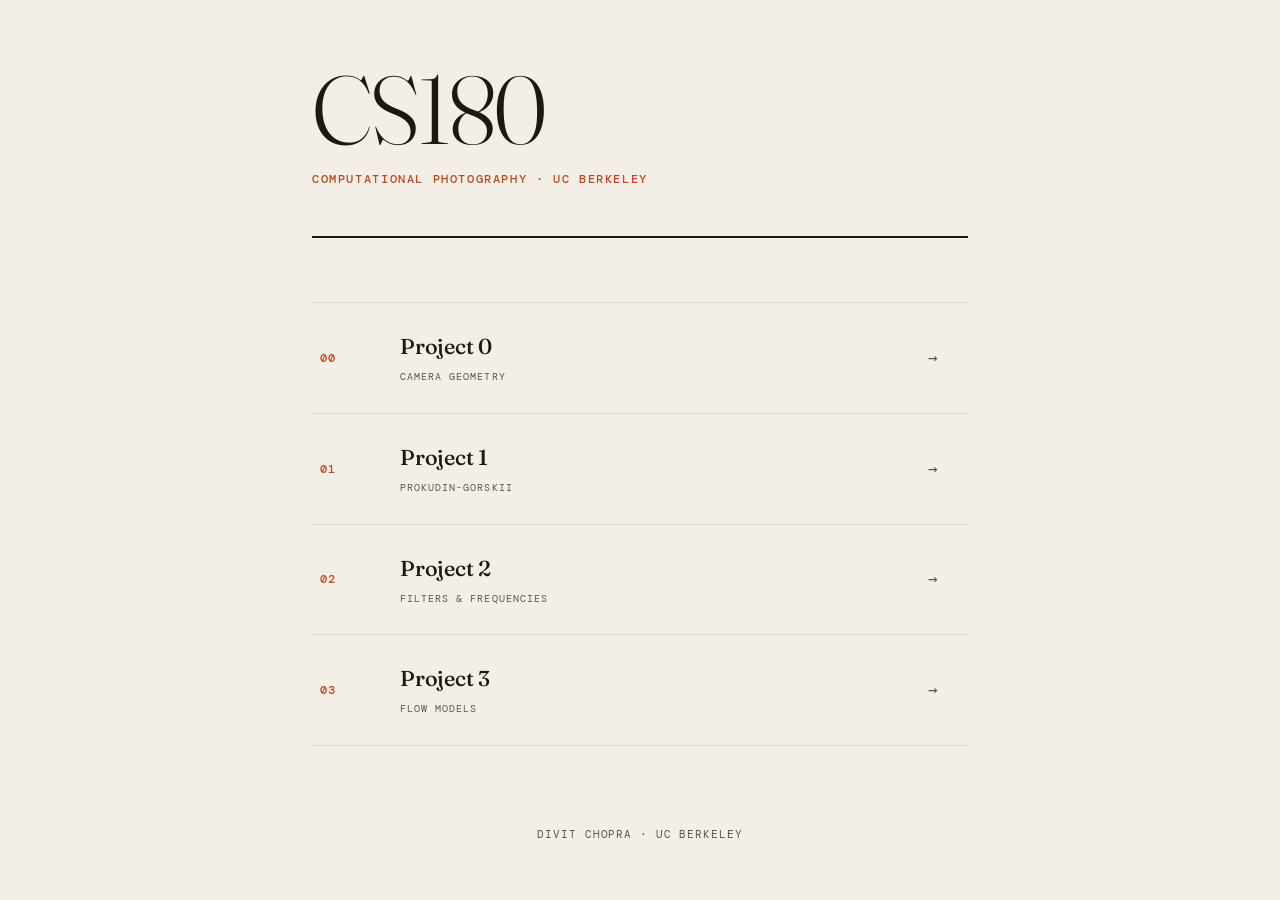
==== commit aabb0a03: "done 3" ====
--- a/index.html
+++ b/index.html
@@ -45,6 +45,16 @@
                         <span class="nav-arrow">→</span>
                     </a>
                 </li>
+                <li>
+                    <a href="./3/index.html">
+                        <span class="nav-num">03</span>
+                        <span>
+                            <span class="nav-title">Project 3</span>
+                            <span class="nav-topic">Flow Models</span>
+                        </span>
+                        <span class="nav-arrow">→</span>
+                    </a>
+                </li>
             </ul>
         </nav>
     </main>
--- a/style.css
+++ b/style.css
@@ -387,6 +387,47 @@
     margin-bottom: 0;
 }
 
+.part-explanation ul {
+    margin: 0;
+    padding-left: 1.15rem;
+}
+
+.part-explanation li {
+    font-size: 0.95rem;
+    font-weight: 300;
+    line-height: 1.6;
+    color: var(--ink-soft);
+    margin-bottom: 0.4rem;
+}
+
+.part-explanation li:last-child {
+    margin-bottom: 0;
+}
+
+.hybrid-pair {
+    display: flex;
+    gap: 1.5rem;
+    align-items: flex-start;
+}
+
+.hybrid-pair .photo-card:first-child {
+    flex: 1;
+    min-width: 0;
+}
+
+.distant-card {
+    width: 160px;
+    flex-shrink: 0;
+}
+
+.distant-card .photo-frame {
+    width: 160px;
+}
+
+.distant-card .photo-frame img {
+    width: 100%;
+}
+
 .single-media {
     max-width: 400px;
     margin: 0 auto;
@@ -399,14 +440,21 @@
 .code-block {
     margin: 0;
     padding: 1.25rem 1.5rem;
-    overflow-x: auto;
+    max-width: 100%;
+    box-sizing: border-box;
+    white-space: pre-wrap;
+    overflow-wrap: anywhere;
     background: var(--paper);
     border: 1px solid var(--border);
     border-radius: var(--radius);
     font-family: var(--font-mono);
-    font-size: 0.72rem;
+    font-size: 0.68rem;
     line-height: 1.7;
     color: var(--ink);
+}
+
+.code-block code {
+    white-space: inherit;
 }
 
 /* ── Placeholder ── */
@@ -440,6 +488,10 @@
         gap: 2.5rem;
     }
 
+    .hybrid-pair {
+        flex-direction: column;
+    }
+
     .plate-row {
         grid-template-columns: 1fr;
         gap: 1.5rem;
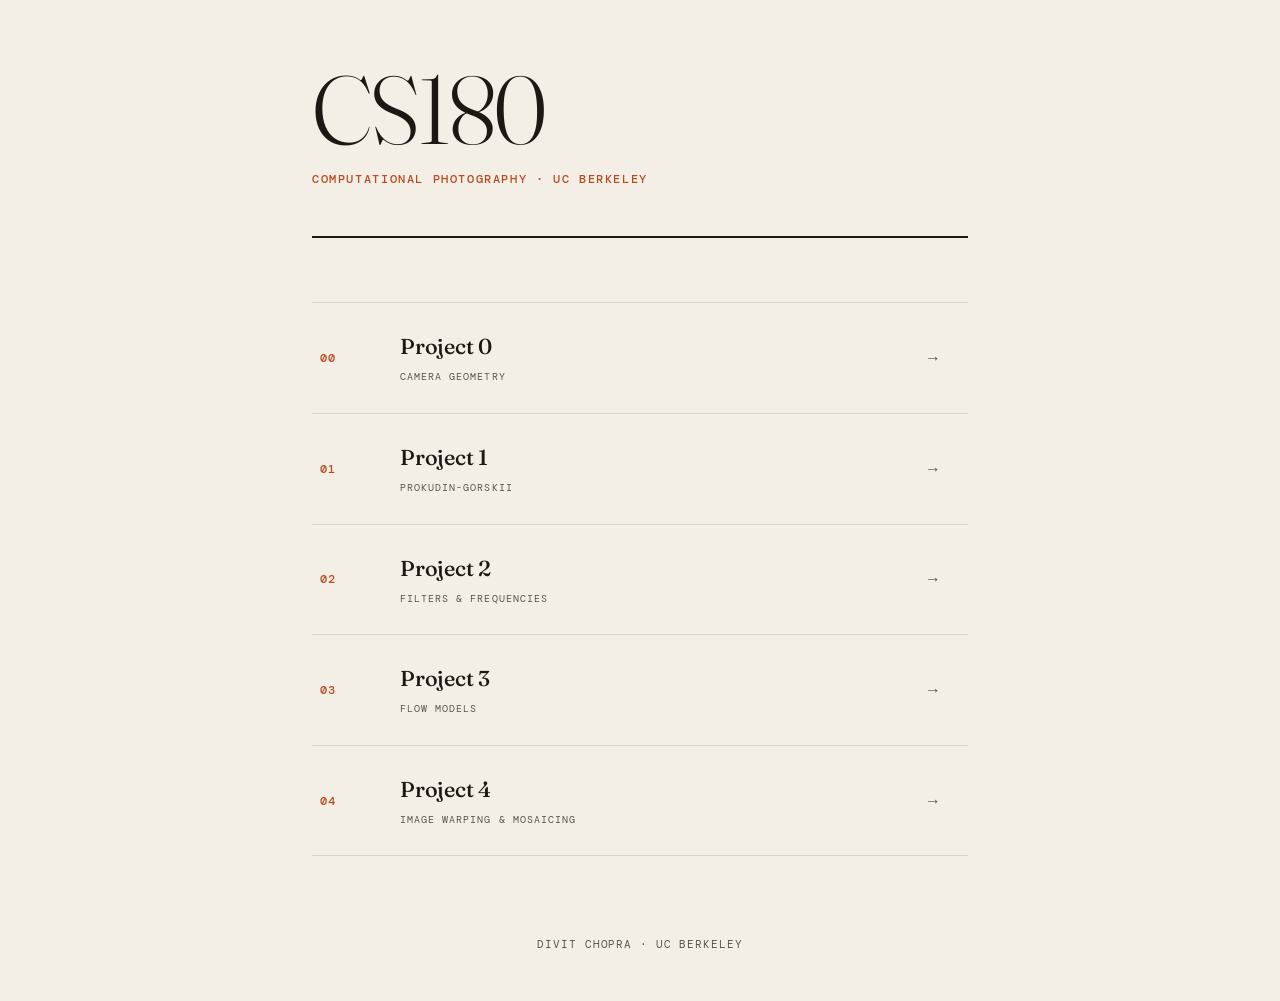
==== commit 2c841e55: "4" ====
--- a/index.html
+++ b/index.html
@@ -55,6 +55,16 @@
                         <span class="nav-arrow">→</span>
                     </a>
                 </li>
+                <li>
+                    <a href="./4/index.html">
+                        <span class="nav-num">04</span>
+                        <span>
+                            <span class="nav-title">Project 4</span>
+                            <span class="nav-topic">Image Warping &amp; Mosaicing</span>
+                        </span>
+                        <span class="nav-arrow">→</span>
+                    </a>
+                </li>
             </ul>
         </nav>
     </main>
